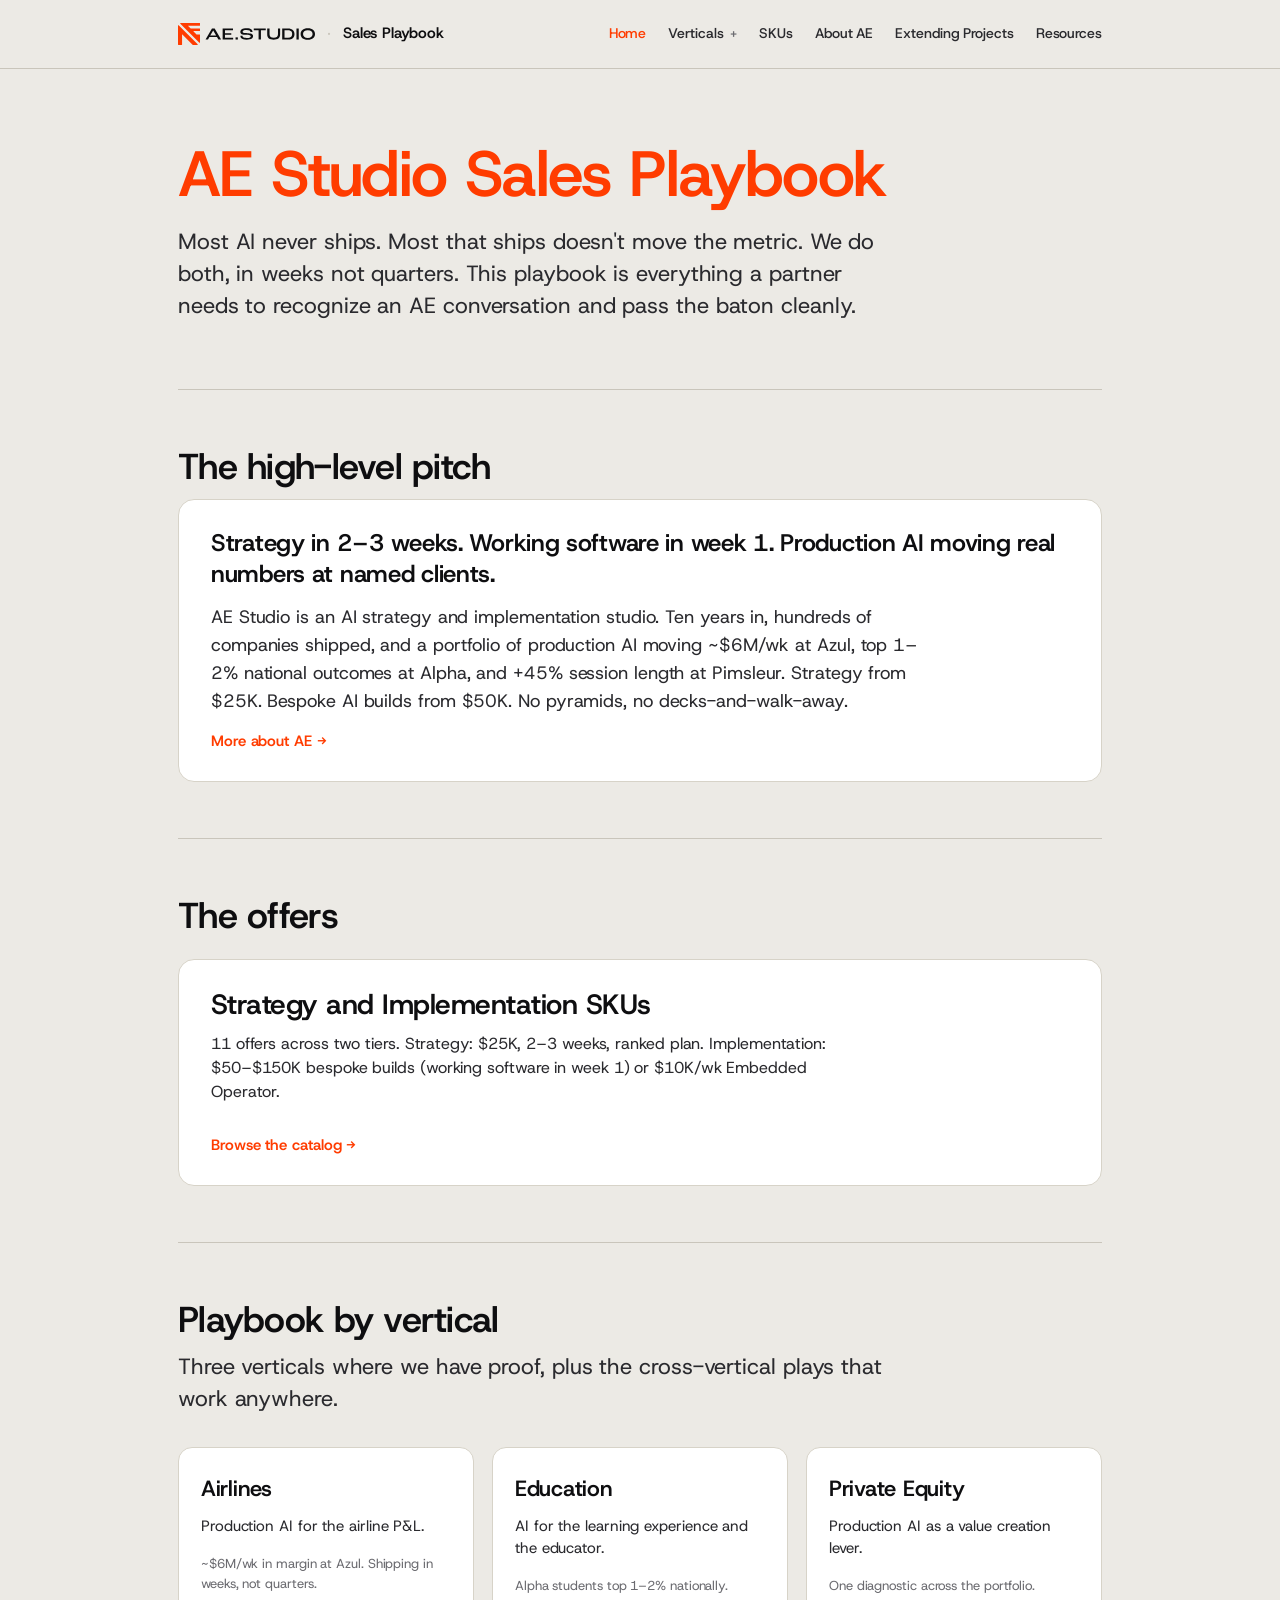
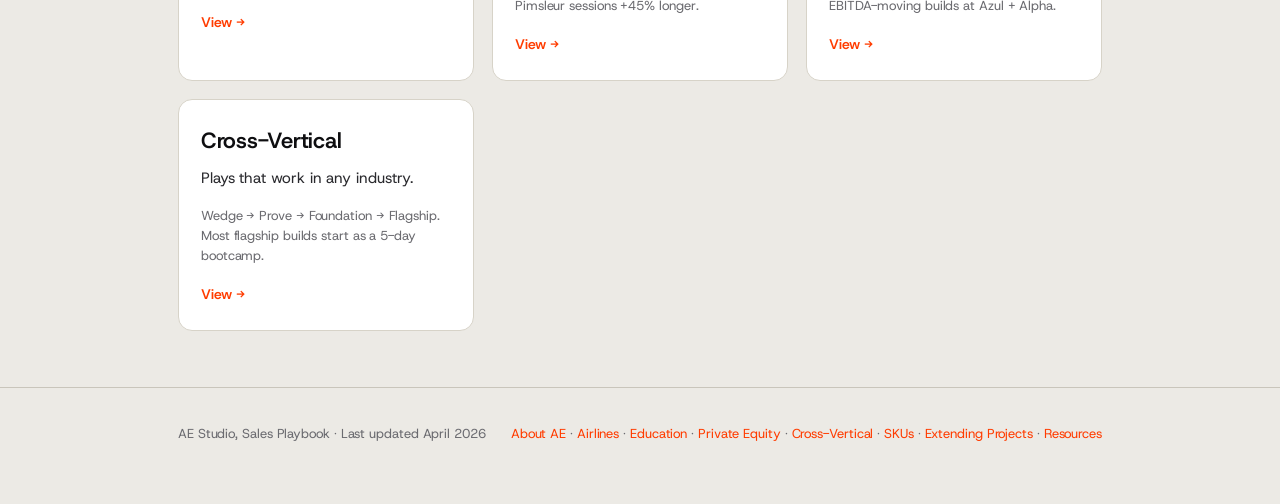
==== index.html @ ca1cc48d "Initial import from agencyenterprise.github.io/Sales-Playbook" ====
<!DOCTYPE html>
<html lang="en">
<head>
 <meta charset="UTF-8" />
 <meta name="viewport" content="width=device-width, initial-scale=1.0" />
 <title>AE Studio, Sales Playbook</title>
 <link rel="preconnect" href="https://fonts.googleapis.com">
 <link rel="preconnect" href="https://fonts.gstatic.com" crossorigin>
 <link href="https://fonts.googleapis.com/css2?family=Host+Grotesk:wght@400;500;600;700&family=JetBrains+Mono:wght@400;500&display=swap" rel="stylesheet">
 <link rel="stylesheet" href="assets/styles.css" />
</head>
<body>

<header class="site-header">
 <div class="wrap">
 <a href="index.html" class="brand">
 <img src="assets/logo.svg" alt="AE.STUDIO" class="brand-logo" />
 <span class="brand-divider" aria-hidden="true">·</span>
 <span class="brand-name">Sales Playbook</span>
 </a>
 <nav class="primary">
 <a href="index.html" class="active">Home</a>
 <div class="nav-dropdown">
 <button type="button" class="nav-dropdown-toggle" aria-haspopup="true" aria-expanded="false">Verticals <span class="nav-caret">+</span></button>
 <div class="nav-dropdown-menu" role="menu">
 <a href="airlines.html" role="menuitem">Airlines</a>
 <a href="education.html" role="menuitem">Education</a>
 <a href="private-equity.html" role="menuitem">Private Equity</a>
 <a href="cross-vertical.html" role="menuitem">Cross-Vertical</a>
 </div>
 </div>
 <a href="skus.html">SKUs</a>
 <a href="about.html">About AE</a>
 <a href="extending-projects.html">Extending Projects</a>
 <a href="resources.html">Resources</a>
 </nav>
 </div>
</header>

<main>
<div class="wrap">

 <section class="hero">
 <h1>AE Studio Sales Playbook</h1>
 <p class="lede">Most AI never ships. Most that ships doesn't move the metric. We do both, in weeks not quarters. This playbook is everything a partner needs to recognize an AE conversation and pass the baton cleanly.</p>
 </section>

 <section class="pitch-section">
 <h2>The high-level pitch</h2>
 <a href="about.html" class="about-pitch-card">
 <h3 class="pitch-tagline">Strategy in 2–3 weeks. Working software in week 1. Production AI moving real numbers at named clients.</h3>
 <p>AE Studio is an AI strategy and implementation studio. Ten years in, hundreds of companies shipped, and a portfolio of production AI moving ~$6M/wk at Azul, top 1–2% national outcomes at Alpha, and +45% session length at Pimsleur. Strategy from $25K. Bespoke AI builds from $50K. No pyramids, no decks-and-walk-away.</p>
 <span class="about-pitch-cta">More about AE →</span>
 </a>
 </section>

 <section>
 <h2>The offers</h2>
 <a href="skus.html" class="featured-sku">
 <div class="fs-body">
 <h3 class="fs-title">Strategy and Implementation SKUs</h3>
 <p class="fs-desc">11 offers across two tiers. Strategy: $25K, 2–3 weeks, ranked plan. Implementation: $50–$150K bespoke builds (working software in week 1) or $10K/wk Embedded Operator.</p>
 </div>
 <span class="fs-cta">Browse the catalog →</span>
 </a>
 </section>

 <section>
 <h2>Playbook by vertical</h2>
 <p class="lede">Three verticals where we have proof, plus the cross-vertical plays that work anywhere.</p>
 <div class="vertical-grid">

 <a href="airlines.html" class="vertical-tile">
 <span class="v-name">Airlines</span>
 <span class="v-pitch">Production AI for the airline P&amp;L.</span>
 <span class="v-stats">~$6M/wk in margin at Azul. Shipping in weeks, not quarters.</span>
 <span class="v-arrow">View →</span>
 </a>

 <a href="education.html" class="vertical-tile">
 <span class="v-name">Education</span>
 <span class="v-pitch">AI for the learning experience and the educator.</span>
 <span class="v-stats">Alpha students top 1–2% nationally. Pimsleur sessions +45% longer.</span>
 <span class="v-arrow">View →</span>
 </a>

 <a href="private-equity.html" class="vertical-tile">
 <span class="v-name">Private Equity</span>
 <span class="v-pitch">Production AI as a value creation lever.</span>
 <span class="v-stats">One diagnostic across the portfolio. EBITDA-moving builds at Azul + Alpha.</span>
 <span class="v-arrow">View →</span>
 </a>

 <a href="cross-vertical.html" class="vertical-tile">
 <span class="v-name">Cross-Vertical</span>
 <span class="v-pitch">Plays that work in any industry.</span>
 <span class="v-stats">Wedge → Prove → Foundation → Flagship. Most flagship builds start as a 5-day bootcamp.</span>
 <span class="v-arrow">View →</span>
 </a>

 </div>
 </section>

</div>
</main>

<footer class="site-footer">
 <div class="wrap">
 <div>AE Studio, Sales Playbook · Last updated April 2026</div>
 <div><a href="about.html">About AE</a> · <a href="airlines.html">Airlines</a> · <a href="education.html">Education</a> · <a href="private-equity.html">Private Equity</a> · <a href="cross-vertical.html">Cross-Vertical</a> · <a href="skus.html">SKUs</a> · <a href="extending-projects.html">Extending Projects</a> · <a href="resources.html">Resources</a></div>
 </div>
</footer>

</body>
</html>
---- assets/styles.css ----
/* AE Studio, Sales Playbook
 Shared stylesheet. Anthropic-adjacent palette, Host Grotesk type.
 Designed for screen + print (battlecards). */

:root {
 --paper: #ECEAE5;
 --paper-deep: #E2DFD8;
 --ink: #0E0E10;
 --ink-soft: #2A2A2E;
 --muted: #6B6B70;
 --orange: #FF3C00;
 --orange-soft: #FFE9DF;
 --rule: #C9C5BB;
 --card: #F5F3EE;
 --card-bd: #D7D3C8;
 --max: 980px;
}

* { box-sizing: border-box; }

html, body {
 margin: 0;
 padding: 0;
 background: var(--paper);
 color: var(--ink);
 font-family: "Host Grotesk", "Inter", -apple-system, BlinkMacSystemFont, "Segoe UI", system-ui, sans-serif;
 font-feature-settings: "ss01", "cv11";
 -webkit-font-smoothing: antialiased;
 text-rendering: optimizeLegibility;
}

body {
 font-size: 17px;
 line-height: 1.55;
 letter-spacing: -0.005em;
}

/* ---------- Layout ---------- */

.wrap {
 max-width: var(--max);
 margin: 0 auto;
 padding: 0 28px;
}

.site-header {
 border-bottom: 1px solid var(--rule);
 padding: 22px 0;
 background: var(--paper);
 position: sticky;
 top: 0;
 z-index: 10;
 backdrop-filter: saturate(140%) blur(6px);
}

.site-header .wrap {
 display: flex;
 align-items: center;
 justify-content: space-between;
 gap: 24px;
}

.brand {
 display: inline-flex;
 align-items: center;
 gap: 12px;
 text-decoration: none;
 color: var(--ink);
}

.brand .logo {
 width: 28px;
 height: 28px;
 background: var(--ink);
 border-radius: 6px;
 display: inline-flex;
 align-items: center;
 justify-content: center;
}

.brand .logo svg { width: 18px; height: 18px; }

.brand-logo {
 height: 22px;
 width: auto;
 display: block;
}

.brand-divider {
 color: var(--rule);
 font-weight: 400;
 font-size: 18px;
 line-height: 1;
 user-select: none;
}

.brand-name {
 font-weight: 600;
 font-size: 15px;
 letter-spacing: -0.01em;
}

.brand-name span {
 color: var(--muted);
 font-weight: 500;
 margin-left: 6px;
}

nav.primary {
 display: flex;
 gap: 22px;
 font-size: 14px;
 align-items: center;
}

nav.primary a {
 color: var(--ink-soft);
 text-decoration: none;
 font-weight: 500;
}

nav.primary a:hover { color: var(--orange); }
nav.primary a.active { color: var(--orange); }

/* Verticals dropdown */
.nav-dropdown {
 position: relative;
}
/* Invisible bridge below the toggle so hover doesn't break across the gap before the menu opens */
.nav-dropdown::after {
 content: "";
 position: absolute;
 top: 100%;
 left: 0;
 right: 0;
 height: 14px;
 pointer-events: none;
}
.nav-dropdown:hover::after,
.nav-dropdown:focus-within::after {
 pointer-events: auto;
}
.nav-dropdown-toggle {
 background: none;
 border: none;
 padding: 0;
 margin: 0;
 font: inherit;
 color: var(--ink-soft);
 font-weight: 500;
 cursor: pointer;
 display: inline-flex;
 align-items: baseline;
 gap: 6px;
 line-height: 1;
}
.nav-dropdown-toggle:hover,
.nav-dropdown-toggle.active {
 color: var(--orange);
}
.nav-caret {
 font-family: 'JetBrains Mono', monospace;
 font-size: 12px;
 color: var(--muted);
 transition: transform 0.18s ease, color 0.15s ease;
 display: inline-block;
}
.nav-dropdown:hover .nav-caret,
.nav-dropdown:focus-within .nav-caret {
 color: var(--orange);
 transform: rotate(45deg);
}
.nav-dropdown-menu {
 position: absolute;
 top: 100%;
 left: -10px;
 margin-top: 14px;
 min-width: 180px;
 background: var(--paper);
 border: 1px solid var(--card-bd);
 border-radius: 8px;
 padding: 6px;
 display: flex;
 flex-direction: column;
 gap: 0;
 box-shadow: 0 12px 32px -16px rgba(14, 14, 16, 0.18), 0 2px 6px -2px rgba(14, 14, 16, 0.08);
 opacity: 0;
 pointer-events: none;
 transform: translateY(-4px);
 transition: opacity 0.14s ease, transform 0.14s ease;
 z-index: 20;
}
/* Invisible bridge so hover doesn't break across the gap between toggle and menu */
.nav-dropdown-menu::before {
 content: "";
 position: absolute;
 left: 0;
 right: 0;
 top: -14px;
 height: 14px;
}
.nav-dropdown:hover .nav-dropdown-menu,
.nav-dropdown:focus-within .nav-dropdown-menu {
 opacity: 1;
 pointer-events: auto;
 transform: translateY(0);
}
.nav-dropdown-menu a {
 padding: 9px 12px;
 border-radius: 5px;
 font-size: 14px;
 color: var(--ink-soft);
 white-space: nowrap;
}
.nav-dropdown-menu a:hover {
 background: var(--paper-deep);
 color: var(--orange);
}
.nav-dropdown-menu a.active {
 color: var(--orange);
 background: var(--paper-deep);
}

/* ---------- Hero ---------- */

.hero {
 padding: 72px 0 48px;
 border-bottom: 1px solid var(--rule);
}

.hero h1 {
 color: var(--orange);
}

/* Pitch section, "The high-level pitch" header + clickable AE card */
.pitch-section {
 padding: 56px 0;
 border-bottom: 1px solid var(--rule);
}

.about-pitch-card .pitch-tagline {
 font-size: clamp(20px, 2vw, 24px);
 line-height: 1.3;
 letter-spacing: -0.012em;
 font-weight: 600;
 color: var(--ink);
 margin: 0;
}

.eyebrow {
 display: inline-block;
 font-size: 12px;
 letter-spacing: 0.14em;
 text-transform: uppercase;
 color: var(--orange);
 font-weight: 600;
 margin-bottom: 18px;
}

h1 {
 font-size: clamp(40px, 5.4vw, 64px);
 line-height: 1.04;
 letter-spacing: -0.025em;
 font-weight: 600;
 margin: 0 0 18px;
}

h1 em {
 font-style: normal;
 color: var(--orange);
}

.lede {
 font-size: clamp(19px, 2.1vw, 22px);
 line-height: 1.45;
 color: var(--ink-soft);
 max-width: 720px;
 margin: 0 0 24px;
}

.hero-meta {
 display: flex;
 gap: 28px;
 flex-wrap: wrap;
 font-size: 14px;
 color: var(--muted);
 margin-top: 32px;
}

.hero-meta strong { color: var(--ink); font-weight: 600; }

/* Intro blurb under the About hero lede */
.about-intro-blurb {
 font-size: 16px;
 line-height: 1.55;
 color: var(--ink-soft);
 max-width: 720px;
 margin: 18px 0 0;
}

/* About blurb on home, single paragraph between hero and modules */
.about-blurb {
 padding: 44px 0 0;
 border-bottom: none;
}
.about-blurb p {
 font-size: clamp(17px, 1.7vw, 19px);
 line-height: 1.55;
 color: var(--ink-soft);
 max-width: 720px;
 margin: 0;
}

/* Featured SKU card on home, the white card that splits SKUs out from verticals */
.featured-sku {
 display: flex;
 flex-direction: column;
 align-items: flex-start;
 gap: 16px;
 background: #FFFFFF;
 border: 1px solid var(--card-bd);
 border-radius: 16px;
 padding: 28px 32px;
 margin-top: 24px;
 text-decoration: none;
 color: var(--ink);
 transition: transform 0.15s ease, border-color 0.15s ease, box-shadow 0.15s ease;
}
.featured-sku:hover {
 border-color: var(--orange);
 transform: translateY(-2px);
 box-shadow: 0 14px 36px -18px rgba(14, 14, 16, 0.14), 0 2px 6px -2px rgba(14, 14, 16, 0.05);
}
.featured-sku .fs-body { min-width: 0; }
.featured-sku .fs-eyebrow {
 font-family: 'JetBrains Mono', monospace;
 font-size: 12px;
 letter-spacing: 0.14em;
 text-transform: uppercase;
 color: var(--orange);
 font-weight: 600;
 display: block;
 margin-bottom: 12px;
}
.featured-sku .fs-title {
 font-size: clamp(24px, 2.6vw, 28px);
 line-height: 1.2;
 letter-spacing: -0.018em;
 font-weight: 600;
 color: var(--ink);
 margin: 0 0 10px;
}
.featured-sku .fs-desc {
 font-size: 16px;
 line-height: 1.5;
 color: var(--ink-soft);
 margin: 0 0 14px;
 max-width: 620px;
}
.featured-sku .fs-meta {
 font-family: 'JetBrains Mono', monospace;
 font-size: 13px;
 color: var(--muted);
 letter-spacing: 0.02em;
}
.featured-sku .fs-cta {
 color: var(--orange);
 font-size: 15px;
 font-weight: 600;
 white-space: nowrap;
 flex-shrink: 0;
}
@media (max-width: 720px) {
 .featured-sku {
 padding: 24px 22px;
 gap: 14px;
 }
}

/* Hero subhead, high-level pitch line under the lede */
.hero-subhead {
 font-size: clamp(20px, 2vw, 24px);
 line-height: 1.3;
 letter-spacing: -0.012em;
 font-weight: 600;
 color: var(--ink);
 margin: 28px 0 16px;
 max-width: 760px;
}

/* About pitch card on home, clickable, links to About AE */
.about-pitch-card {
 display: flex;
 flex-direction: column;
 align-items: flex-start;
 gap: 14px;
 background: #FFFFFF;
 border: 1px solid var(--card-bd);
 border-radius: 16px;
 padding: 28px 32px;
 text-decoration: none;
 color: var(--ink);
 transition: transform 0.15s ease, border-color 0.15s ease, box-shadow 0.15s ease;
}
.about-pitch-card:hover {
 border-color: var(--orange);
 transform: translateY(-2px);
 box-shadow: 0 14px 36px -18px rgba(14, 14, 16, 0.14), 0 2px 6px -2px rgba(14, 14, 16, 0.05);
}
.about-pitch-card p {
 font-size: clamp(16px, 1.55vw, 18px);
 line-height: 1.55;
 color: var(--ink-soft);
 margin: 0;
 max-width: 720px;
}
.about-pitch-card .about-pitch-cta {
 color: var(--orange);
 font-size: 15px;
 font-weight: 600;
}
@media (max-width: 720px) {
 .about-pitch-card {
 padding: 24px 22px;
 gap: 12px;
 }
}

/* ---------- Sections ---------- */

section {
 padding: 56px 0;
 border-bottom: 1px solid var(--rule);
}

section:last-of-type { border-bottom: none; }

h2 {
 font-size: clamp(28px, 3.2vw, 36px);
 line-height: 1.12;
 letter-spacing: -0.02em;
 font-weight: 600;
 margin: 0 0 12px;
}

h2 em {
 font-style: normal;
 color: var(--orange);
}

h3 {
 font-size: 22px;
 line-height: 1.25;
 letter-spacing: -0.012em;
 font-weight: 600;
 margin: 0 0 8px;
}

h4 {
 font-size: 13px;
 letter-spacing: 0.1em;
 text-transform: uppercase;
 color: var(--muted);
 font-weight: 600;
 margin: 0 0 8px;
}

p { margin: 0 0 14px; }

p.lede { margin-bottom: 20px; }

a { color: var(--orange); text-decoration: none; border-bottom: 1px solid transparent; }
a:hover { border-bottom-color: var(--orange); }

/* ---------- Vertical map (home page) ---------- */

.vertical-grid {
 display: grid;
 grid-template-columns: repeat(auto-fit, minmax(280px, 1fr));
 gap: 18px;
 margin-top: 32px;
}

.vertical-tile {
 background: #FFFFFF;
 border: 1px solid var(--card-bd);
 border-radius: 14px;
 padding: 24px 22px;
 text-decoration: none;
 color: var(--ink);
 display: flex;
 flex-direction: column;
 gap: 10px;
 transition: transform 0.15s ease, border-color 0.15s ease, box-shadow 0.15s ease;
}

.vertical-tile:hover {
 border-color: var(--orange);
 transform: translateY(-2px);
 box-shadow: 0 14px 36px -18px rgba(14, 14, 16, 0.14), 0 2px 6px -2px rgba(14, 14, 16, 0.05);
}

.vertical-tile .v-name {
 font-size: 22px;
 font-weight: 600;
 letter-spacing: -0.012em;
}

.vertical-tile .v-pitch {
 color: var(--ink-soft);
 font-size: 15px;
 line-height: 1.45;
}

.vertical-tile .v-stats {
 font-size: 13px;
 color: var(--muted);
 margin-top: 6px;
}

.vertical-tile .v-arrow {
 color: var(--orange);
 font-size: 14px;
 font-weight: 600;
 margin-top: 8px;
}

/* ---------- Offer cards (compact excerpt + click-to-expand) ---------- */

.offers {
 display: grid;
 grid-template-columns: repeat(auto-fit, minmax(420px, 1fr));
 gap: 14px;
 margin-top: 28px;
 align-items: start;
}

details.offer {
 background: var(--card);
 border: 1px solid var(--card-bd);
 border-radius: 12px;
 overflow: hidden;
 transition: border-color 0.15s ease, box-shadow 0.15s ease;
 align-self: start;
}

details.offer:hover {
 border-color: var(--orange);
}

details.offer[open] {
 border-color: var(--orange);
 grid-column: 1 / -1; /* expanded card spans the full row */
 box-shadow: 0 1px 0 var(--card-bd);
}

summary.offer-summary {
 padding: 18px 22px;
 cursor: pointer;
 display: grid;
 grid-template-columns: 1fr auto;
 gap: 18px;
 align-items: center;
 list-style: none;
 user-select: none;
}

summary.offer-summary::-webkit-details-marker { display: none; }
summary.offer-summary::marker { content: ""; }

.summary-main { min-width: 0; }

.pill-row {
 display: flex;
 flex-wrap: wrap;
 gap: 6px;
 margin-bottom: 10px;
}

.pill {
 display: inline-flex;
 align-items: center;
 font-size: 11.5px;
 font-weight: 500;
 padding: 3px 9px;
 border-radius: 999px;
 background: var(--paper-deep);
 color: var(--ink-soft);
 border: 1px solid var(--card-bd);
 letter-spacing: -0.005em;
 white-space: nowrap;
}

.pill.bucket-strategy { background: #E8E5DC; color: var(--ink); border-color: #C9C5BB; }
.pill.bucket-impl { background: var(--orange-soft); color: #8A2400; border-color: #F5C2A8; }
.pill.buyer { background: transparent; }
.pill.price { background: transparent; font-variant-numeric: tabular-nums; }
.pill.lead-with {
 background: var(--ink);
 color: var(--paper);
 border-color: var(--ink);
 font-weight: 600;
 letter-spacing: 0.06em;
 text-transform: uppercase;
 font-size: 10.5px;
 padding: 3px 9px;
}

.offer-name {
 font-size: 19px;
 line-height: 1.25;
 letter-spacing: -0.012em;
 font-weight: 600;
 margin: 0 0 6px;
}

.offer-pitch {
 font-size: 14px;
 line-height: 1.45;
 color: var(--ink-soft);
 margin: 0;
}

/* "Offer when ..." one-liner shown on collapsed SKU card */
.offer-cue {
 font-size: 13.5px;
 line-height: 1.5;
 color: var(--ink-soft);
 margin: 12px 0 0;
 padding-top: 12px;
 border-top: 1px dashed var(--card-bd);
 font-style: italic;
}
.offer-cue .cue-label {
 font-style: normal;
 font-family: 'JetBrains Mono', monospace;
 font-size: 10.5px;
 letter-spacing: 0.14em;
 text-transform: uppercase;
 color: var(--orange);
 font-weight: 700;
 margin-right: 10px;
 vertical-align: 1px;
}

.expand-toggle {
 width: 28px;
 height: 28px;
 border-radius: 999px;
 background: var(--paper-deep);
 display: inline-flex;
 align-items: center;
 justify-content: center;
 color: var(--ink-soft);
 font-size: 14px;
 line-height: 1;
 transition: transform 0.2s ease, background 0.15s ease, color 0.15s ease;
 flex-shrink: 0;
}

details.offer:hover .expand-toggle {
 background: var(--orange-soft);
 color: var(--orange);
}

details.offer[open] .expand-toggle {
 transform: rotate(45deg);
 background: var(--orange);
 color: white;
}

.expand-toggle {
 font-family: 'JetBrains Mono', monospace;
 font-weight: 500;
}

.offer-body {
 padding: 4px 22px 22px;
 border-top: 1px solid var(--card-bd);
 margin-top: 0;
}

.offer-body > *:first-child { margin-top: 18px; }

.pain {
 background: var(--paper-deep);
 border-left: 3px solid var(--orange);
 padding: 12px 14px;
 border-radius: 0 8px 8px 0;
 font-size: 14.5px;
 line-height: 1.5;
 color: var(--ink-soft);
 margin-bottom: 16px;
}

.pain strong { color: var(--ink); }

.offer-body p { font-size: 14.5px; line-height: 1.55; color: var(--ink-soft); }
.offer-body > p { margin-bottom: 14px; }
.offer-body p strong { color: var(--ink); }

.fields {
 display: grid;
 grid-template-columns: repeat(2, 1fr);
 gap: 14px 28px;
 margin-top: 16px;
 padding-top: 16px;
 border-top: 1px solid var(--card-bd);
}

.field h4 { margin-bottom: 4px; font-size: 11px; }
.field p { font-size: 13.5px; margin: 0; line-height: 1.5; color: var(--ink-soft); }
.field strong { color: var(--ink); font-weight: 600; }

.field.proof p { font-size: 13.5px; }
.field.proof .metric { font-weight: 600; color: var(--ink); }

.outcome-math {
 margin-top: 14px;
 padding: 12px 14px;
 background: var(--paper);
 border: 1px dashed var(--card-bd);
 border-radius: 8px;
 font-size: 13.5px;
 line-height: 1.5;
 color: var(--ink-soft);
}

.outcome-math .label {
 display: block;
 font-size: 10.5px;
 letter-spacing: 0.12em;
 text-transform: uppercase;
 color: var(--orange);
 font-weight: 600;
 margin-bottom: 4px;
}

.outcome-math code {
 font-family: "JetBrains Mono", "SF Mono", Menlo, monospace;
 font-size: 12.5px;
 background: var(--paper-deep);
 padding: 1px 5px;
 border-radius: 3px;
 color: var(--ink);
}

/* ---------- Objection handlers ---------- */

.objections {
 margin-top: 20px;
 padding-top: 18px;
 border-top: 1px solid var(--card-bd);
}

.objections h4 {
 margin-bottom: 12px;
}

.obj {
 border-left: 2px solid var(--card-bd);
 padding: 0 0 10px 14px;
 margin-bottom: 14px;
}

.obj:last-child { margin-bottom: 0; }

.obj .q {
 font-weight: 600;
 color: var(--ink);
 font-size: 14px;
 margin: 0 0 4px;
 letter-spacing: -0.005em;
}

.obj .q::before {
 content: "“";
 color: var(--orange);
 font-weight: 700;
 margin-right: 2px;
}

.obj .q::after { content: "”"; color: var(--orange); font-weight: 700; }

.obj .a {
 font-size: 14px;
 color: var(--ink-soft);
 line-height: 1.5;
 margin: 0;
}

/* ---------- POV / commercial insight (per-vertical) ---------- */

.pov {
 background: var(--ink);
 color: var(--paper);
 padding: 36px 32px;
 border-radius: 14px;
 margin-top: 32px;
}

.pov .label {
 font-size: 11px;
 letter-spacing: 0.16em;
 text-transform: uppercase;
 color: var(--orange);
 font-weight: 700;
 display: block;
 margin-bottom: 14px;
}

.pov h3 {
 color: var(--paper);
 font-size: 26px;
 line-height: 1.22;
 letter-spacing: -0.018em;
 margin: 0 0 12px;
 font-weight: 600;
}

.pov p {
 color: #BFBDB7;
 font-size: 16px;
 line-height: 1.55;
 margin: 0 0 8px;
}

.pov p:last-child { margin: 0; }

/* ---------- About page ---------- */

.about-grid {
 display: grid;
 grid-template-columns: repeat(auto-fit, minmax(260px, 1fr));
 gap: 22px;
 margin-top: 28px;
}

.about-card {
 background: var(--card);
 border: 1px solid var(--card-bd);
 border-radius: 12px;
 padding: 24px 22px;
}

.about-card h3 {
 font-size: 18px;
 letter-spacing: -0.01em;
 margin-bottom: 8px;
}

.about-card p {
 font-size: 15px;
 line-height: 1.5;
 color: var(--ink-soft);
 margin: 0;
}

.proof-bar {
 display: grid;
 grid-template-columns: repeat(auto-fit, minmax(180px, 1fr));
 gap: 22px;
 margin-top: 28px;
 padding: 28px;
 background: var(--card);
 border: 1px solid var(--card-bd);
 border-radius: 14px;
}

.proof-bar .stat .num {
 font-size: 30px;
 font-weight: 600;
 letter-spacing: -0.02em;
 color: var(--orange);
 display: block;
 line-height: 1.05;
}

.proof-bar .stat .lbl {
 font-size: 13px;
 color: var(--muted);
 margin-top: 6px;
 display: block;
 line-height: 1.35;
}

/* Pull-quote */
.pull-quote {
 background: var(--card);
 border-left: 3px solid var(--orange);
 padding: 22px 24px;
 border-radius: 0 12px 12px 0;
 margin: 28px 0;
}

.pull-quote p {
 font-size: 18px;
 line-height: 1.45;
 color: var(--ink);
 font-weight: 500;
 margin: 0 0 10px;
 letter-spacing: -0.01em;
}

.pull-quote .who {
 font-size: 13px;
 color: var(--muted);
 margin: 0;
}

.pull-quote .who strong { color: var(--ink); font-weight: 600; }

/* ---------- Vertical hero (per-vertical page) ---------- */

.vhero {
 padding: 60px 0 40px;
 border-bottom: 1px solid var(--rule);
}

.vhero .vstats {
 display: grid;
 grid-template-columns: repeat(auto-fit, minmax(200px, 1fr));
 gap: 18px;
 margin-top: 32px;
 padding-top: 28px;
 border-top: 1px solid var(--rule);
}

.vstat .num {
 font-size: 32px;
 letter-spacing: -0.022em;
 font-weight: 600;
 display: block;
 line-height: 1.05;
 color: var(--orange);
}

.vstat .lbl {
 font-size: 13px;
 color: var(--muted);
 margin-top: 6px;
 display: block;
 line-height: 1.35;
}

/* ---------- Roadmap ---------- */

.roadmap-grid {
 display: grid;
 grid-template-columns: repeat(auto-fit, minmax(240px, 1fr));
 gap: 16px;
 margin-top: 24px;
}

.roadmap-item {
 background: var(--card);
 border: 1px dashed var(--card-bd);
 border-radius: 12px;
 padding: 18px 18px;
}

.roadmap-item h4 { margin-bottom: 8px; color: var(--ink); font-size: 15px; letter-spacing: -0.01em; text-transform: none; font-weight: 600; }
.roadmap-item p { font-size: 14px; color: var(--muted); margin: 0; }
.roadmap-item .stage {
 font-size: 11px;
 letter-spacing: 0.12em;
 text-transform: uppercase;
 color: var(--orange);
 font-weight: 600;
 margin-bottom: 6px;
 display: block;
}

/* ---------- SKUs catalog page (single-column, click-to-expand) ---------- */

.sku-list {
 margin: 28px 0 80px;
}

/* On the catalog page, offer cards sit on white for higher contrast & readability */
.sku-list > details.offer {
 background: #FFFFFF;
}

/* Anchor offset so #tier-strategy / #tier-implementation jumps clear the sticky header */
.tier-band[id],
details.offer[id] {
 scroll-margin-top: 96px;
}

.sku-list > details.offer {
 margin-bottom: 12px;
}
.sku-list > details.offer:last-child { margin-bottom: 0; }

.sku-list .sku-num {
 font-family: 'JetBrains Mono', monospace;
 font-size: 14px;
 color: var(--muted);
 font-weight: 500;
 margin-right: 10px;
 letter-spacing: 0;
}

/* Tier band, section divider between strategy and implementation */
.tier-band {
 margin: 56px 0 22px;
 padding-top: 32px;
 border-top: 1px solid var(--rule);
 display: grid;
 grid-template-columns: 1fr auto;
 align-items: baseline;
 row-gap: 8px;
 column-gap: 18px;
}
.tier-band:first-of-type {
 margin-top: 8px;
 padding-top: 0;
 border-top: none;
}
.tier-band .tier-num {
 grid-column: 1;
 font-size: 12px;
 letter-spacing: 0.14em;
 text-transform: uppercase;
 color: var(--orange);
 font-weight: 600;
}
.tier-band .tier-count {
 grid-column: 2;
 font-family: 'JetBrains Mono', monospace;
 font-size: 12px;
 letter-spacing: 0.06em;
 color: var(--muted);
}
.tier-band .tier-name {
 grid-column: 1 / -1;
 font-size: 28px;
 font-weight: 600;
 letter-spacing: -0.018em;
 color: var(--ink);
 line-height: 1.18;
 margin: 0;
}
.tier-band .tier-role {
 grid-column: 1 / -1;
 font-size: 16px;
 line-height: 1.5;
 color: var(--muted);
 letter-spacing: -0.005em;
 margin: 4px 0 0;
 max-width: 720px;
}

/* Quick-jump strip below the SKUs hero */
.sku-quickjump {
 display: inline-flex;
 align-items: center;
 gap: 10px;
 margin-top: 28px;
 padding: 6px 8px 6px 16px;
 background: var(--paper-deep);
 border-radius: 999px;
 border: 1px solid var(--card-bd);
 flex-wrap: wrap;
}
.sku-quickjump .qj-label {
 font-family: 'JetBrains Mono', monospace;
 font-size: 11px;
 letter-spacing: 0.14em;
 text-transform: uppercase;
 color: var(--muted);
 font-weight: 600;
}
.sku-quickjump a {
 background: #FFFFFF;
 border: 1px solid var(--card-bd);
 border-radius: 999px;
 padding: 6px 14px;
 font-size: 13.5px;
 font-weight: 500;
 color: var(--ink);
 display: inline-flex;
 align-items: center;
 gap: 8px;
 transition: background 0.15s ease, border-color 0.15s ease, color 0.15s ease;
}
.sku-quickjump a:hover {
 border-color: var(--orange);
 color: var(--orange);
}
.sku-quickjump .qj-count {
 font-family: 'JetBrains Mono', monospace;
 font-size: 11px;
 color: var(--muted);
 padding: 1px 7px;
 background: var(--paper-deep);
 border-radius: 999px;
 letter-spacing: 0.04em;
 font-weight: 500;
 line-height: 1.45;
}
.sku-quickjump a:hover .qj-count {
 background: var(--orange-soft);
 color: var(--orange);
}

/* "When to offer this" cue, lives inside expanded SKU body */
.sales-cue {
 background: var(--paper-deep);
 border-left: 3px solid var(--orange);
 padding: 14px 16px;
 border-radius: 0 8px 8px 0;
 margin: 0 0 18px;
}
.sales-cue h4 {
 font-size: 11px;
 letter-spacing: 0.14em;
 text-transform: uppercase;
 color: var(--orange);
 font-weight: 700;
 margin: 0 0 10px;
}
.sales-cue ul {
 list-style: none;
 padding: 0;
 margin: 0;
}
.sales-cue ul li {
 font-size: 14px;
 color: var(--ink);
 line-height: 1.5;
 padding-left: 16px;
 position: relative;
 margin-bottom: 6px;
}
.sales-cue ul li:last-child { margin-bottom: 0; }
.sales-cue ul li::before {
 content: '';
 position: absolute;
 left: 4px;
 top: 9px;
 width: 4px;
 height: 4px;
 border-radius: 50%;
 background: var(--orange);
}

/* "What you ship" deliverables list */
.ship-header {
 font-size: 11px;
 letter-spacing: 0.14em;
 text-transform: uppercase;
 color: var(--muted);
 font-weight: 700;
 margin: 0 0 10px;
}

.sku-list ul.sku-bullets {
 margin: 0;
 padding: 0;
 list-style: none;
}
.sku-list ul.sku-bullets li {
 font-size: 14.5px;
 color: var(--ink-soft);
 padding-left: 18px;
 position: relative;
 line-height: 1.5;
 margin-bottom: 7px;
}
.sku-list ul.sku-bullets li:last-child { margin-bottom: 0; }
.sku-list ul.sku-bullets li::before {
 content: '';
 position: absolute;
 left: 2px;
 top: 9px;
 width: 5px;
 height: 5px;
 border-radius: 50%;
 background: var(--orange);
 opacity: 0.85;
}

@media print {
 .sku-list { margin: 0; }
 .sku-list > details.offer { page-break-inside: avoid; margin-bottom: 8px; }
 .tier-band { page-break-after: avoid; }
}

/* ---------- Partner-flow components (home + dedicated pages) ---------- */

/* Vouch narrative, three stacked versions partners can repeat */
.vouch-block {
 display: grid;
 grid-template-columns: repeat(auto-fit, minmax(260px, 1fr));
 gap: 22px;
 margin-top: 28px;
}

.vouch-version {
 background: var(--card);
 border: 1px solid var(--card-bd);
 border-radius: 14px;
 padding: 22px 22px 24px;
 display: flex;
 flex-direction: column;
}

.vouch-version .vv-label {
 font-family: 'JetBrains Mono', monospace;
 font-size: 11px;
 letter-spacing: 0.14em;
 text-transform: uppercase;
 color: var(--orange);
 font-weight: 700;
 margin-bottom: 10px;
}

.vouch-version p {
 font-size: 15px;
 line-height: 1.55;
 color: var(--ink);
 margin: 0 0 12px;
}

.vouch-version p:last-child { margin-bottom: 0; }

.vouch-version p .stat-num {
 font-weight: 600;
 color: var(--ink);
}

/* Partner flow tiles, the three primary CTAs that anchor the home page */
.partner-flow {
 display: grid;
 grid-template-columns: repeat(auto-fit, minmax(260px, 1fr));
 gap: 16px;
 margin-top: 28px;
 counter-reset: pf-step;
}

.partner-flow-tile {
 background: #FFFFFF;
 border: 1px solid var(--card-bd);
 border-radius: 14px;
 padding: 26px 24px 22px;
 text-decoration: none;
 color: var(--ink);
 display: flex;
 flex-direction: column;
 gap: 10px;
 position: relative;
 transition: transform 0.15s ease, border-color 0.15s ease, box-shadow 0.15s ease;
}

.partner-flow-tile:hover {
 border-color: var(--orange);
 transform: translateY(-2px);
 box-shadow: 0 14px 36px -18px rgba(14, 14, 16, 0.14), 0 2px 6px -2px rgba(14, 14, 16, 0.05);
}

.partner-flow-tile .pf-step {
 counter-increment: pf-step;
 font-family: 'JetBrains Mono', monospace;
 font-size: 11px;
 letter-spacing: 0.14em;
 text-transform: uppercase;
 color: var(--muted);
 font-weight: 600;
}

.partner-flow-tile .pf-step::before {
 content: "Step " counter(pf-step) " · ";
 color: var(--orange);
}

.partner-flow-tile .pf-name {
 font-size: 22px;
 font-weight: 600;
 letter-spacing: -0.012em;
 color: var(--ink);
 line-height: 1.2;
}

.partner-flow-tile .pf-desc {
 font-size: 14.5px;
 line-height: 1.5;
 color: var(--ink-soft);
 margin: 0;
 flex: 1;
}

.partner-flow-tile .pf-arrow {
 color: var(--orange);
 font-size: 14px;
 font-weight: 600;
 margin-top: 8px;
}

/* Smell test entries, overheard phrases mapped to SKUs */
.smell-list {
 margin: 28px 0 0;
 display: grid;
 gap: 14px;
}

.smell-entry {
 background: #FFFFFF;
 border: 1px solid var(--card-bd);
 border-radius: 12px;
 padding: 22px 24px;
 display: grid;
 grid-template-columns: 1fr auto;
 gap: 18px;
 align-items: center;
 transition: border-color 0.15s ease;
}

.smell-entry:hover { border-color: var(--orange); }

.smell-entry .smell-quote {
 font-size: 17px;
 line-height: 1.4;
 color: var(--ink);
 font-weight: 500;
 letter-spacing: -0.005em;
 margin: 0 0 8px;
 position: relative;
 padding-left: 14px;
}

.smell-entry .smell-quote::before {
 content: "";
 position: absolute;
 left: 0;
 top: 6px;
 bottom: 6px;
 width: 3px;
 background: var(--orange);
 border-radius: 2px;
}

.smell-entry .smell-map {
 font-size: 13.5px;
 color: var(--ink-soft);
 margin: 0;
 padding-left: 14px;
}

.smell-entry .smell-map a {
 color: var(--orange);
 font-weight: 500;
 border-bottom: 1px solid transparent;
}

.smell-entry .smell-map a:hover { border-bottom-color: var(--orange); }

.smell-entry .smell-tag {
 font-family: 'JetBrains Mono', monospace;
 font-size: 11px;
 letter-spacing: 0.1em;
 text-transform: uppercase;
 color: var(--muted);
 font-weight: 600;
 white-space: nowrap;
 align-self: start;
 padding-top: 4px;
}

@media (max-width: 720px) {
 .smell-entry { grid-template-columns: 1fr; gap: 8px; }
 .smell-entry .smell-tag { padding-top: 0; }
}

/* Intro template cards with copy buttons */
.intro-templates {
 display: grid;
 gap: 18px;
 margin-top: 28px;
}

.intro-template {
 background: #FFFFFF;
 border: 1px solid var(--card-bd);
 border-radius: 14px;
 overflow: hidden;
}

.intro-template-head {
 display: flex;
 justify-content: space-between;
 align-items: baseline;
 gap: 16px;
 padding: 18px 22px;
 border-bottom: 1px solid var(--card-bd);
 background: var(--paper);
 flex-wrap: wrap;
}

.intro-template-head .it-title {
 font-size: 17px;
 font-weight: 600;
 letter-spacing: -0.01em;
 color: var(--ink);
 margin: 0;
}

.intro-template-head .it-subtitle {
 font-size: 13px;
 color: var(--muted);
 margin: 0;
}

.intro-template-head .it-when {
 font-family: 'JetBrains Mono', monospace;
 font-size: 11px;
 letter-spacing: 0.1em;
 text-transform: uppercase;
 color: var(--orange);
 font-weight: 600;
}

.intro-template-body {
 padding: 22px;
 position: relative;
}

.intro-template-body pre {
 font-family: "Host Grotesk", "Inter", system-ui, sans-serif;
 font-size: 14.5px;
 line-height: 1.6;
 color: var(--ink);
 white-space: pre-wrap;
 margin: 0;
 padding-right: 110px;
}

.copy-btn {
 position: absolute;
 top: 18px;
 right: 18px;
 background: var(--ink);
 color: var(--paper);
 border: none;
 border-radius: 999px;
 padding: 6px 14px;
 font-family: 'JetBrains Mono', monospace;
 font-size: 11px;
 letter-spacing: 0.12em;
 text-transform: uppercase;
 font-weight: 600;
 cursor: pointer;
 transition: background 0.15s ease;
}

.copy-btn:hover { background: var(--orange); }
.copy-btn.copied { background: #2A8E2A; color: white; }

@media (max-width: 720px) {
 .intro-template-body pre { padding-right: 0; padding-top: 36px; }
 .copy-btn { top: 14px; right: 14px; }
}

/* After-the-intro timeline */
.intro-timeline {
 margin: 28px 0 0;
 padding-left: 0;
 list-style: none;
 position: relative;
}

.intro-timeline::before {
 content: "";
 position: absolute;
 left: 12px;
 top: 8px;
 bottom: 8px;
 width: 1px;
 background: var(--card-bd);
}

.timeline-step {
 position: relative;
 padding-left: 44px;
 margin-bottom: 26px;
}

.timeline-step:last-child { margin-bottom: 0; }

.timeline-step::before {
 content: "";
 position: absolute;
 left: 6px;
 top: 6px;
 width: 13px;
 height: 13px;
 border-radius: 50%;
 background: var(--paper);
 border: 2px solid var(--orange);
}

.timeline-step .ts-when {
 font-family: 'JetBrains Mono', monospace;
 font-size: 11px;
 letter-spacing: 0.14em;
 text-transform: uppercase;
 color: var(--orange);
 font-weight: 700;
 margin-bottom: 6px;
 display: block;
}

.timeline-step .ts-title {
 font-size: 18px;
 line-height: 1.3;
 letter-spacing: -0.01em;
 font-weight: 600;
 color: var(--ink);
 margin: 0 0 6px;
}

.timeline-step .ts-desc {
 font-size: 14.5px;
 line-height: 1.55;
 color: var(--ink-soft);
 margin: 0;
}

/* Case study layout */
.case-hero {
 padding: 60px 0 32px;
 border-bottom: 1px solid var(--rule);
}

.case-hero .case-eyebrow {
 font-family: 'JetBrains Mono', monospace;
 font-size: 12px;
 letter-spacing: 0.14em;
 text-transform: uppercase;
 color: var(--orange);
 font-weight: 600;
 margin-bottom: 14px;
 display: inline-block;
}

.case-hero h1 {
 font-size: clamp(34px, 4.4vw, 52px);
 letter-spacing: -0.022em;
 margin-bottom: 16px;
}

.case-hero .case-headline-stat {
 font-size: clamp(22px, 2.4vw, 26px);
 line-height: 1.3;
 color: var(--ink);
 font-weight: 500;
 letter-spacing: -0.012em;
 max-width: 720px;
 margin: 0 0 18px;
}

.case-hero .case-headline-stat strong {
 color: var(--orange);
 font-weight: 600;
}

.case-hero .case-meta {
 display: flex;
 flex-wrap: wrap;
 gap: 24px;
 font-size: 13px;
 color: var(--muted);
 margin-top: 16px;
}

.case-hero .case-meta strong { color: var(--ink); font-weight: 600; }

.case-section {
 padding: 44px 0;
 border-bottom: 1px solid var(--rule);
}

.case-section h2 {
 font-size: clamp(22px, 2.4vw, 28px);
 margin-bottom: 16px;
}

.case-section p {
 font-size: 16.5px;
 line-height: 1.6;
 color: var(--ink-soft);
 max-width: 720px;
 margin: 0 0 14px;
}

.case-section p:last-child { margin-bottom: 0; }

.case-quote {
 background: var(--card);
 border-left: 3px solid var(--orange);
 padding: 24px 28px;
 border-radius: 0 12px 12px 0;
 margin: 8px 0 0;
}

.case-quote p {
 font-size: 19px;
 line-height: 1.45;
 color: var(--ink);
 font-weight: 500;
 letter-spacing: -0.008em;
 margin: 0 0 12px;
 max-width: none;
}

.case-quote .who {
 font-size: 13px;
 color: var(--muted);
 margin: 0;
}

.case-quote .who strong { color: var(--ink); font-weight: 600; }

.case-stats {
 display: grid;
 grid-template-columns: repeat(auto-fit, minmax(180px, 1fr));
 gap: 22px;
 margin-top: 24px;
 padding: 28px;
 background: var(--card);
 border: 1px solid var(--card-bd);
 border-radius: 14px;
}

.case-stats .stat .num {
 font-size: 30px;
 font-weight: 600;
 letter-spacing: -0.02em;
 color: var(--orange);
 display: block;
 line-height: 1.05;
}

.case-stats .stat .lbl {
 font-size: 13px;
 color: var(--muted);
 margin-top: 6px;
 display: block;
 line-height: 1.35;
}

.similar-accounts {
 margin-top: 16px;
 padding: 18px 22px;
 background: var(--paper-deep);
 border-radius: 10px;
 font-size: 14px;
 color: var(--ink-soft);
 line-height: 1.5;
}

.similar-accounts strong {
 font-family: 'JetBrains Mono', monospace;
 font-size: 11px;
 letter-spacing: 0.14em;
 text-transform: uppercase;
 color: var(--orange);
 font-weight: 700;
 display: block;
 margin-bottom: 4px;
}

/* ---------- Footer ---------- */

.site-footer {
 padding: 36px 0 60px;
 border-top: 1px solid var(--rule);
 font-size: 13px;
 color: var(--muted);
}

.site-footer .wrap {
 display: flex;
 justify-content: space-between;
 flex-wrap: wrap;
 gap: 16px;
}

/* ---------- Print (battlecards) ---------- */

@media print {
 @page { size: Letter; margin: 0.5in; }
 .site-header, .site-footer, nav.primary { display: none; }
 body { background: white; font-size: 10pt; }
 .wrap { padding: 0; max-width: none; }
 .vhero { padding: 0 0 14px; border-bottom: none; }
 section { padding: 12px 0; border-bottom: none; }

 /* Force-open all <details> for print so the full card content renders */
 details.offer { display: block !important; padding: 12px 14px; margin-bottom: 10px; box-shadow: none; page-break-inside: auto; border-radius: 8px; }
 details.offer > * { display: block !important; }
 summary.offer-summary { padding: 0 0 8px; cursor: default; display: block !important; }
 summary.offer-summary::-webkit-details-marker { display: none; }
 .expand-toggle { display: none !important; }
 .offers { display: block !important; }
 .offer-body { padding: 8px 0 0; border-top: 1px solid var(--card-bd); }

 .pill-row, .pain, .outcome-math, .pull-quote, .obj, .pov, .field { page-break-inside: avoid; }
 .pill { font-size: 8.5pt; padding: 2px 7px; border: 1px solid var(--card-bd); }
 h1 { font-size: 22pt; line-height: 1.1; }
 h2 { font-size: 14pt; }
 h3 { font-size: 12pt; }
 .offer-name { font-size: 12pt; line-height: 1.2; }
 .offer-pitch { font-size: 10pt; }
 .pov { padding: 14px 16px; }
 .pov h3 { font-size: 12pt; line-height: 1.3; }
 .lede { font-size: 10.5pt; }
 p { font-size: 10pt; }
 .pain { padding: 8px 10px; font-size: 10pt; }
 .fields { gap: 6px 16px; padding-top: 8px; margin-top: 8px; }
 .field p { font-size: 9.5pt; }
 .outcome-math { padding: 8px 10px; font-size: 9.5pt; }
 .objections { padding-top: 8px; margin-top: 10px; }
 .obj { margin-bottom: 8px; padding-left: 10px; }
 .obj .q, .obj .a { font-size: 9.5pt; }
 .vstats { gap: 10px; padding-top: 14px; }
 .vstat .num { font-size: 18pt; }
 .vstat .lbl { font-size: 9pt; }
 .eyebrow { font-size: 9pt; }
 .proof-bar { padding: 14px; }
}

/* ---------- Mobile ---------- */

@media (max-width: 720px) {
 body { font-size: 16px; }
 .hero { padding: 48px 0 32px; }
 section { padding: 40px 0; }
 .fields { grid-template-columns: 1fr; gap: 14px; }
 nav.primary { gap: 14px; font-size: 13px; }
 .offer { padding: 22px 20px; }
 .offer-name { font-size: 22px; }
 .vhero .vstats { grid-template-columns: 1fr 1fr; }
 .vstat .num { font-size: 26px; }
}
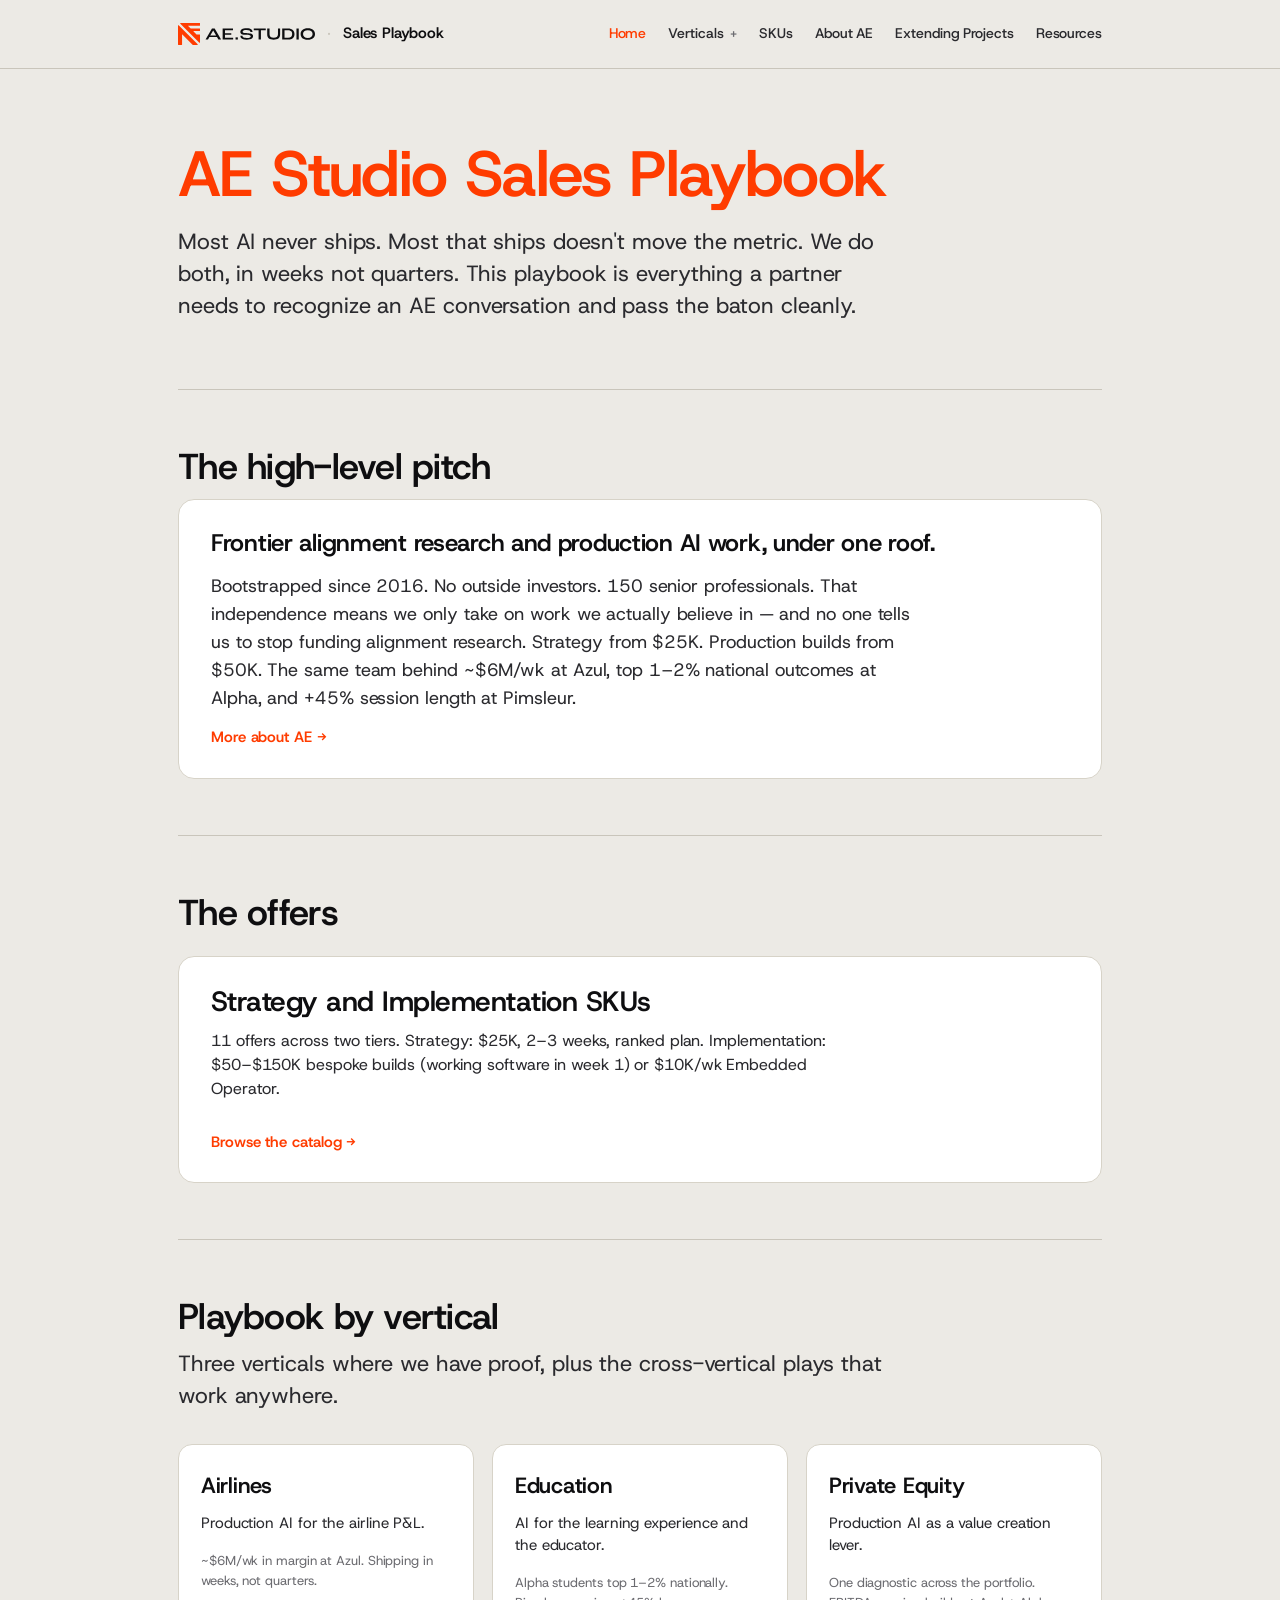
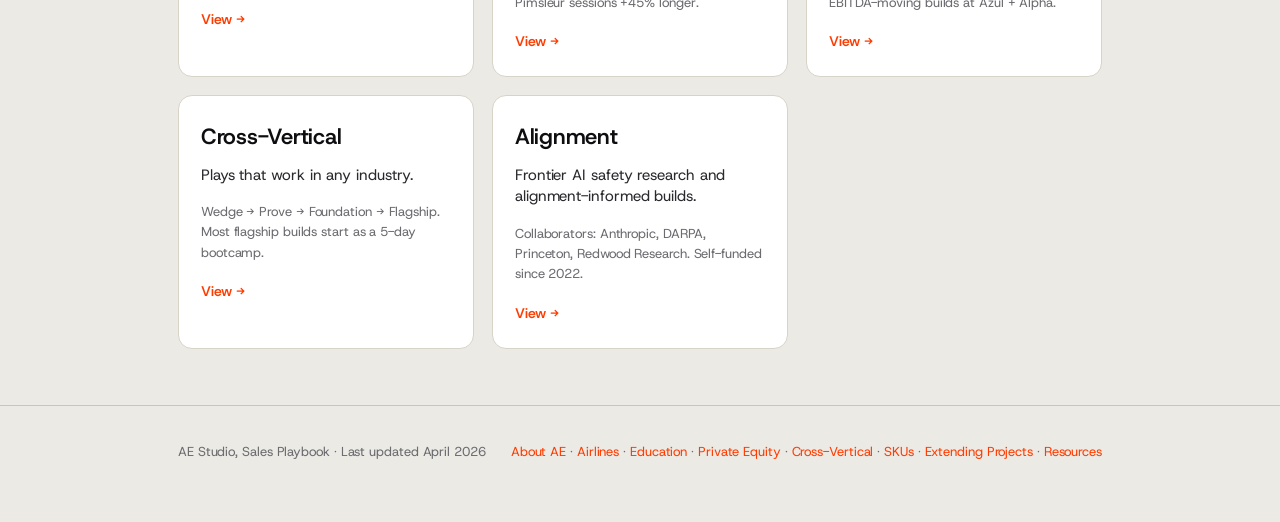
==== commit 77a2aa0c: "Add Alignment vertical, merge ae.studio copy, redesign Why Us section - New alignment.html vertical " ====
--- a/index.html
+++ b/index.html
@@ -27,6 +27,7 @@
  <a href="education.html" role="menuitem">Education</a>
  <a href="private-equity.html" role="menuitem">Private Equity</a>
  <a href="cross-vertical.html" role="menuitem">Cross-Vertical</a>
+ <a href="alignment.html" role="menuitem">Alignment</a>
  </div>
  </div>
  <a href="skus.html">SKUs</a>
@@ -48,8 +49,8 @@
  <section class="pitch-section">
  <h2>The high-level pitch</h2>
  <a href="about.html" class="about-pitch-card">
- <h3 class="pitch-tagline">Strategy in 2–3 weeks. Working software in week 1. Production AI moving real numbers at named clients.</h3>
- <p>AE Studio is an AI strategy and implementation studio. Ten years in, hundreds of companies shipped, and a portfolio of production AI moving ~$6M/wk at Azul, top 1–2% national outcomes at Alpha, and +45% session length at Pimsleur. Strategy from $25K. Bespoke AI builds from $50K. No pyramids, no decks-and-walk-away.</p>
+ <h3 class="pitch-tagline">Frontier alignment research and production AI work, under one roof.</h3>
+ <p>Bootstrapped since 2016. No outside investors. 150 senior professionals. That independence means we only take on work we actually believe in — and no one tells us to stop funding alignment research. Strategy from $25K. Production builds from $50K. The same team behind ~$6M/wk at Azul, top 1–2% national outcomes at Alpha, and +45% session length at Pimsleur.</p>
  <span class="about-pitch-cta">More about AE →</span>
  </a>
  </section>
@@ -98,6 +99,13 @@
  <span class="v-arrow">View →</span>
  </a>
 
+ <a href="alignment.html" class="vertical-tile">
+ <span class="v-name">Alignment</span>
+ <span class="v-pitch">Frontier AI safety research and alignment-informed builds.</span>
+ <span class="v-stats">Collaborators: Anthropic, DARPA, Princeton, Redwood Research. Self-funded since 2022.</span>
+ <span class="v-arrow">View →</span>
+ </a>
+
  </div>
  </section>
 
--- a/assets/styles.css
+++ b/assets/styles.css
@@ -826,6 +826,167 @@
 }
 
 .pov p:last-child { margin: 0; }
+
+/* ---------- Comparison list (Why us, not them?) ---------- */
+
+.comparison-list {
+ display: flex;
+ flex-direction: column;
+ gap: 0;
+ margin-top: 28px;
+ border: 1px solid var(--card-bd);
+ border-radius: 14px;
+ overflow: hidden;
+}
+
+.comparison-item {
+ padding: 28px 32px;
+ border-bottom: 1px solid var(--card-bd);
+ background: var(--card);
+}
+
+.comparison-item:nth-child(even) {
+ background: #FFFFFF;
+}
+
+.comparison-item:last-child {
+ border-bottom: none;
+}
+
+.comparison-vs {
+ font-size: 20px;
+ font-weight: 700;
+ letter-spacing: -0.013em;
+ color: var(--ink);
+ margin: 0 0 16px;
+ display: flex;
+ align-items: center;
+ gap: 12px;
+ flex-wrap: wrap;
+}
+
+.vs-tag {
+ font-family: 'JetBrains Mono', monospace;
+ font-size: 11px;
+ letter-spacing: 0.14em;
+ text-transform: uppercase;
+ color: var(--orange);
+ font-weight: 700;
+ background: var(--orange-soft);
+ border: 1px solid #F5C2A8;
+ padding: 4px 10px;
+ border-radius: 5px;
+ flex-shrink: 0;
+}
+
+.comparison-bullets {
+ list-style: none;
+ padding: 0;
+ margin: 0;
+ display: flex;
+ flex-direction: column;
+ gap: 9px;
+}
+
+.comparison-bullets li {
+ font-size: 15px;
+ line-height: 1.5;
+ color: var(--ink-soft);
+ padding-left: 20px;
+ position: relative;
+}
+
+.comparison-bullets li::before {
+ content: '';
+ position: absolute;
+ left: 4px;
+ top: 9px;
+ width: 5px;
+ height: 5px;
+ border-radius: 50%;
+ background: var(--orange);
+ opacity: 0.8;
+}
+
+/* ---------- Alignment research section ---------- */
+
+.alignment-card {
+ background: var(--ink);
+ color: var(--paper);
+ border-radius: 16px;
+ padding: 40px 36px;
+ margin-top: 28px;
+}
+
+.alignment-card .label {
+ font-family: 'JetBrains Mono', monospace;
+ font-size: 11px;
+ letter-spacing: 0.16em;
+ text-transform: uppercase;
+ color: var(--orange);
+ font-weight: 700;
+ display: block;
+ margin-bottom: 14px;
+}
+
+.alignment-card h3 {
+ color: var(--paper);
+ font-size: clamp(20px, 2.2vw, 26px);
+ line-height: 1.22;
+ margin: 0 0 14px;
+ letter-spacing: -0.015em;
+}
+
+.alignment-card > p {
+ color: #BFBDB7;
+ font-size: 16px;
+ line-height: 1.6;
+ max-width: 700px;
+ margin: 0;
+}
+
+.alignment-grid {
+ display: grid;
+ grid-template-columns: repeat(auto-fit, minmax(200px, 1fr));
+ gap: 0;
+ margin-top: 28px;
+ padding-top: 24px;
+ border-top: 1px solid rgba(201,197,187,0.2);
+}
+
+.alignment-area {
+ padding: 16px 20px 16px 0;
+}
+
+.alignment-area h4 {
+ color: var(--paper);
+ font-size: 14px;
+ letter-spacing: -0.005em;
+ text-transform: none;
+ margin: 0 0 5px;
+ font-weight: 600;
+}
+
+.alignment-area p {
+ color: #8A8880;
+ font-size: 13.5px;
+ line-height: 1.5;
+ margin: 0;
+}
+
+.alignment-partners {
+ margin-top: 24px;
+ padding-top: 20px;
+ border-top: 1px solid rgba(201,197,187,0.2);
+ font-size: 14px;
+ color: #8A8880;
+ line-height: 1.6;
+}
+
+.alignment-partners strong {
+ color: var(--paper);
+ font-weight: 600;
+}
 
 /* ---------- About page ---------- */
 
